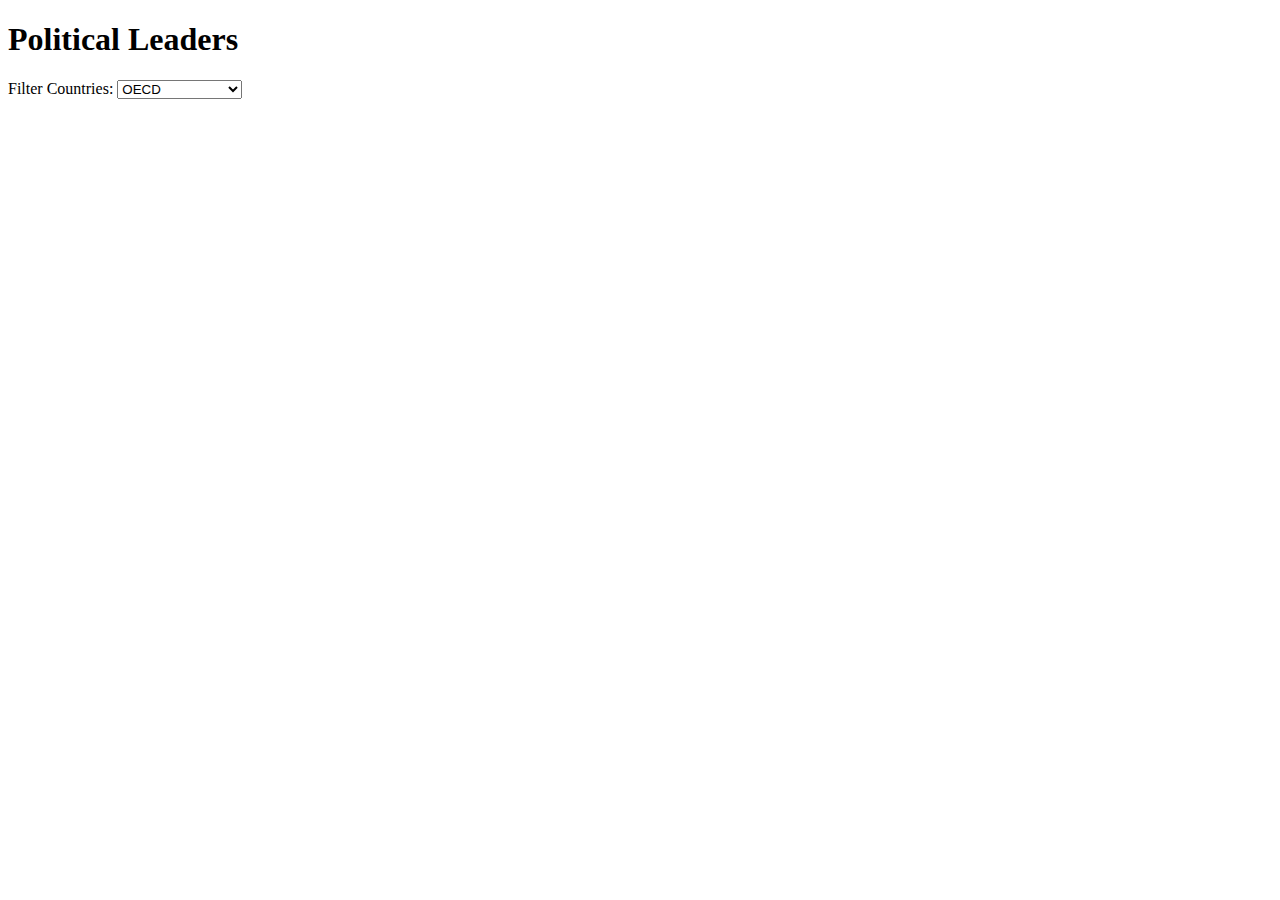
==== p2_p4u9a/index.html @ c8997748 "added starter p2" ====
<!DOCTYPE html>
<html>
<head>
    <title>Political Leaders</title>
    <link rel="icon" href="data:;base64,iVBORwOKGO=" />
    <link rel="stylesheet" href="css/style.css">
</head>
<body>
    <h1>Political Leaders</h1>

    Filter Countries: 
    <select id="country-selector">
        <option value="oecd">OECD</option>
        <option value="eu27">EU27</option>
        <option value="brics">BRICS</option>
        <option value="gseven">G7</option>
        <option value="gtwenty">G20 (without EU)</option>
    </select>
    
    <!-- todo: add visualizations -->
    
    <script src="js/d3.v6.min.js"></script>
    <script src="js/lexisChart.js"></script>
    <script src="js/barChart.js"></script>
    <script src="js/scatterPlot.js"></script>
    <script src="js/main.js"></script>
</body>
</html>
---- p2_p4u9a/css/style.css ----
/* Todo: add styles */
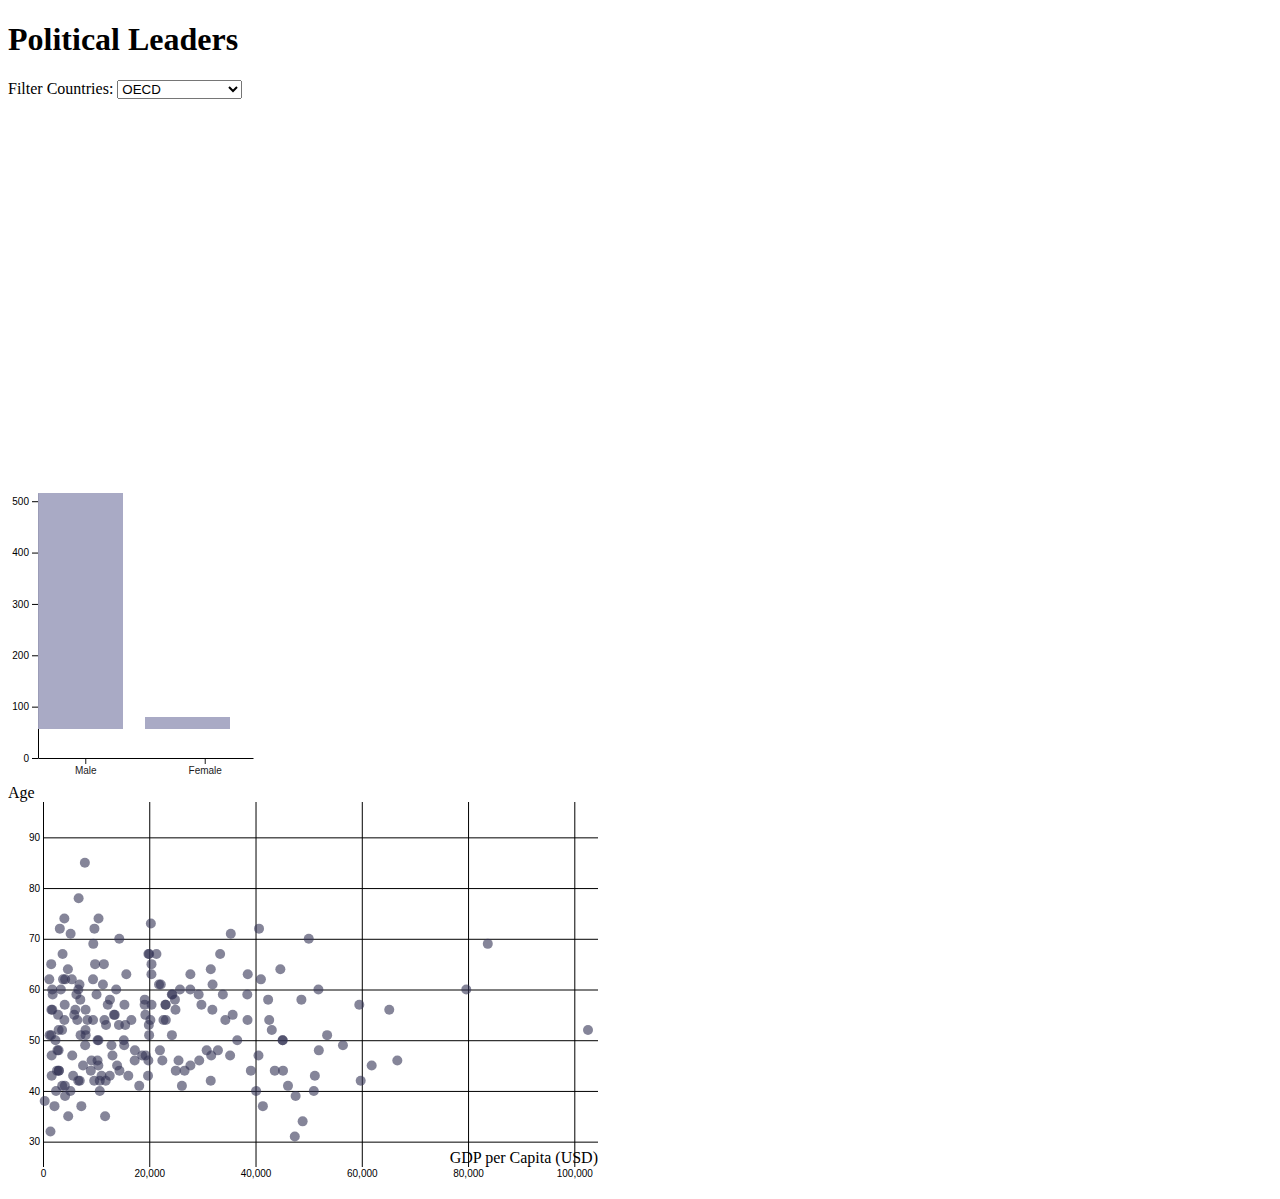
==== commit f3f257b8: "p2 bar and scatter done" ====
--- a/p2_p4u9a/index.html
+++ b/p2_p4u9a/index.html
@@ -16,8 +16,13 @@
         <option value="gseven">G7</option>
         <option value="gtwenty">G20 (without EU)</option>
     </select>
-    
     <!-- todo: add visualizations -->
+    <div class="container">
+        <div id="vis-lexis"></div>
+        <div id="vis-bar"></div>
+        <div id="vis-scatter"></div>
+    </div>
+    <div id="tooltip"></div>
     
     <script src="js/d3.v6.min.js"></script>
     <script src="js/lexisChart.js"></script>
--- a/p2_p4u9a/css/style.css
+++ b/p2_p4u9a/css/style.css
@@ -1 +1,86 @@
-/* Todo: add styles */+/* Todo: add styles */
+/* bar */
+.bar {
+    fill: #A4A5C2;
+    shape-rendering: crispEdges;
+}
+.bar:hover {
+    fill: #A4A5C2;
+    transition: fill ease-in-out 200ms;
+    outline-style: solid;
+}
+
+/*scatter*/
+.point.active:hover,
+.point.selected:hover {
+    stroke: #222;
+    fill-opacity: 1;
+}
+/*body {*/
+/*    padding: 30px;*/
+/*    background: #f8f8f8;*/
+/*}*/
+/*.container {*/
+/*    width: 740px;*/
+/*    margin: 0 auto;*/
+/*}*/
+/*#footer {*/
+/*    font-size: 11px;*/
+/*    display: flex;*/
+/*}*/
+/*#footer .footer-col {*/
+/*    flex: 1;*/
+/*}*/
+/*h1 {*/
+/*    font-family: 'Lora', serif;*/
+/*    font-size: 1.4rem;*/
+/*}*/
+
+/*.axis text {*/
+/*    fill: #666;*/
+/*    font-size: 12px;*/
+/*}*/
+/*.axis path {*/
+/*    shape-rendering: crispEdges;*/
+/*    stroke: #888;*/
+/*}*/
+/*.y-axis path {*/
+/*    display: none;*/
+/*}*/
+/*.axis line {*/
+/*    display: none;*/
+/*}*/
+/*.btn {*/
+/*    font-size: 11px;*/
+/*    color: #adadad;*/
+/*}*/
+/*#sorting:hover, #sorting:focus {*/
+/*    text-decoration: none;*/
+/*    box-shadow: none;*/
+/*}*/
+/*#sorting img {*/
+/*    opacity: 0.8;*/
+/*}*/
+
+/* Tooltip */
+#tooltip {
+    position: absolute;
+    display: none;
+    background: #fff;
+    box-shadow: 3px 3px 3px 0px rgb(92 92 92 / 0.5);
+    border: 1px solid #ddd;
+    font-size: 12px;
+    font-weight: 500;
+    padding: 8px;
+    min-width: 160px;
+    color: #333;
+}
+.tooltip-title {
+    color: #000;
+    font-size: 14px;
+    font-weight: 600;
+}
+#tooltip ul {
+    margin: 5px 0 0 0;
+    padding-left: 20px;
+}
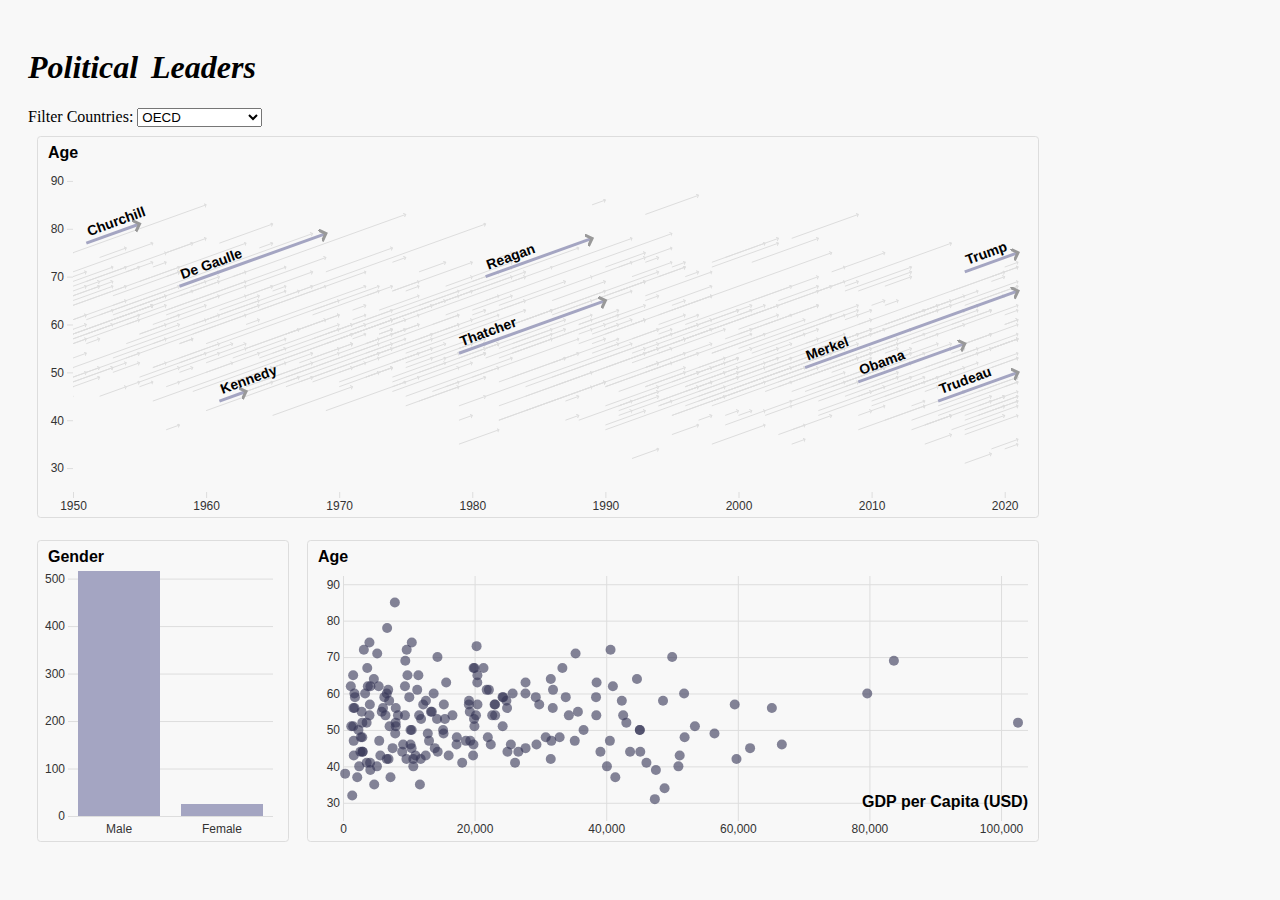
==== commit 5421ebe0: "p2 all done" ====
--- a/p2_p4u9a/index.html
+++ b/p2_p4u9a/index.html
@@ -16,12 +16,13 @@
         <option value="gseven">G7</option>
         <option value="gtwenty">G20 (without EU)</option>
     </select>
-    <!-- todo: add visualizations -->
+
     <div class="container">
         <div id="vis-lexis"></div>
         <div id="vis-bar"></div>
         <div id="vis-scatter"></div>
     </div>
+
     <div id="tooltip"></div>
     
     <script src="js/d3.v6.min.js"></script>
--- a/p2_p4u9a/css/style.css
+++ b/p2_p4u9a/css/style.css
@@ -1,66 +1,100 @@
-/* Todo: add styles */
-/* bar */
+body {
+    padding: 20px;
+    background: #f8f8f8;
+}
+
+h1 {
+    font-family: 'Castoro', serif;
+    font-style: italic;
+    font-size: 2rem;
+    word-spacing: 0.15em;
+}
+
+svg {
+    outline: thin solid #ddd;
+    border-radius: 2pt;
+}
+
+.container {
+    display: flex;
+    flex-direction: row;
+    flex-wrap: wrap;
+    height: 700px;
+    width: 1100px;
+}
+
+#vis-bar {
+    width: 250px;
+    margin: 10px;
+}
+
+#vis-scatter {
+    width: 600px;
+    margin: 10px;
+}
+
+#vis-lexis {
+    width: 1000px;
+    margin: 10px;
+}
+
+/* Barchart */
 .bar {
-    fill: #A4A5C2;
     shape-rendering: crispEdges;
 }
+
 .bar:hover {
-    fill: #A4A5C2;
     transition: fill ease-in-out 200ms;
     outline-style: solid;
+    cursor: pointer;
 }
 
-/*scatter*/
+/* Scatterplot */
 .point.active:hover,
 .point.selected:hover {
     stroke: #222;
-    fill-opacity: 1;
+    cursor: pointer;
 }
-/*body {*/
-/*    padding: 30px;*/
-/*    background: #f8f8f8;*/
-/*}*/
-/*.container {*/
-/*    width: 740px;*/
-/*    margin: 0 auto;*/
-/*}*/
-/*#footer {*/
-/*    font-size: 11px;*/
-/*    display: flex;*/
-/*}*/
-/*#footer .footer-col {*/
-/*    flex: 1;*/
-/*}*/
-/*h1 {*/
-/*    font-family: 'Lora', serif;*/
-/*    font-size: 1.4rem;*/
-/*}*/
 
-/*.axis text {*/
-/*    fill: #666;*/
-/*    font-size: 12px;*/
-/*}*/
-/*.axis path {*/
-/*    shape-rendering: crispEdges;*/
-/*    stroke: #888;*/
-/*}*/
-/*.y-axis path {*/
-/*    display: none;*/
-/*}*/
-/*.axis line {*/
-/*    display: none;*/
-/*}*/
-/*.btn {*/
-/*    font-size: 11px;*/
-/*    color: #adadad;*/
-/*}*/
-/*#sorting:hover, #sorting:focus {*/
-/*    text-decoration: none;*/
-/*    box-shadow: none;*/
-/*}*/
-/*#sorting img {*/
-/*    opacity: 0.8;*/
-/*}*/
+.point.active {
+    fill: #333355;
+    fill-opacity: 0.6;
+}
+
+.point.inactive {
+    fill: #333355;
+    fill-opacity: 0.1;
+}
+
+.point.selected {
+    fill: #FFA500;
+    fill-opacity: 0.9;
+}
+
+.labels {
+    font-family: 'Castoro', sans-serif;
+    fill: #000000;
+    font-size: 14px;
+    font-weight: bold;
+}
+
+/* Axis */
+.axis-title {
+    font-family: 'Castoro', sans-serif;
+    fill: #000000;
+    font-size: 16px;
+    font-weight: bold;
+}
+
+.axis line {
+    stroke: #ddd;
+}
+
+.axis {
+    font-family: 'Castoro', sans-serif;
+    font-size: 12px;
+    color: #333;
+}
 
 /* Tooltip */
 #tooltip {
@@ -75,11 +109,13 @@
     min-width: 160px;
     color: #333;
 }
+
 .tooltip-title {
     color: #000;
     font-size: 14px;
     font-weight: 600;
 }
+
 #tooltip ul {
     margin: 5px 0 0 0;
     padding-left: 20px;
